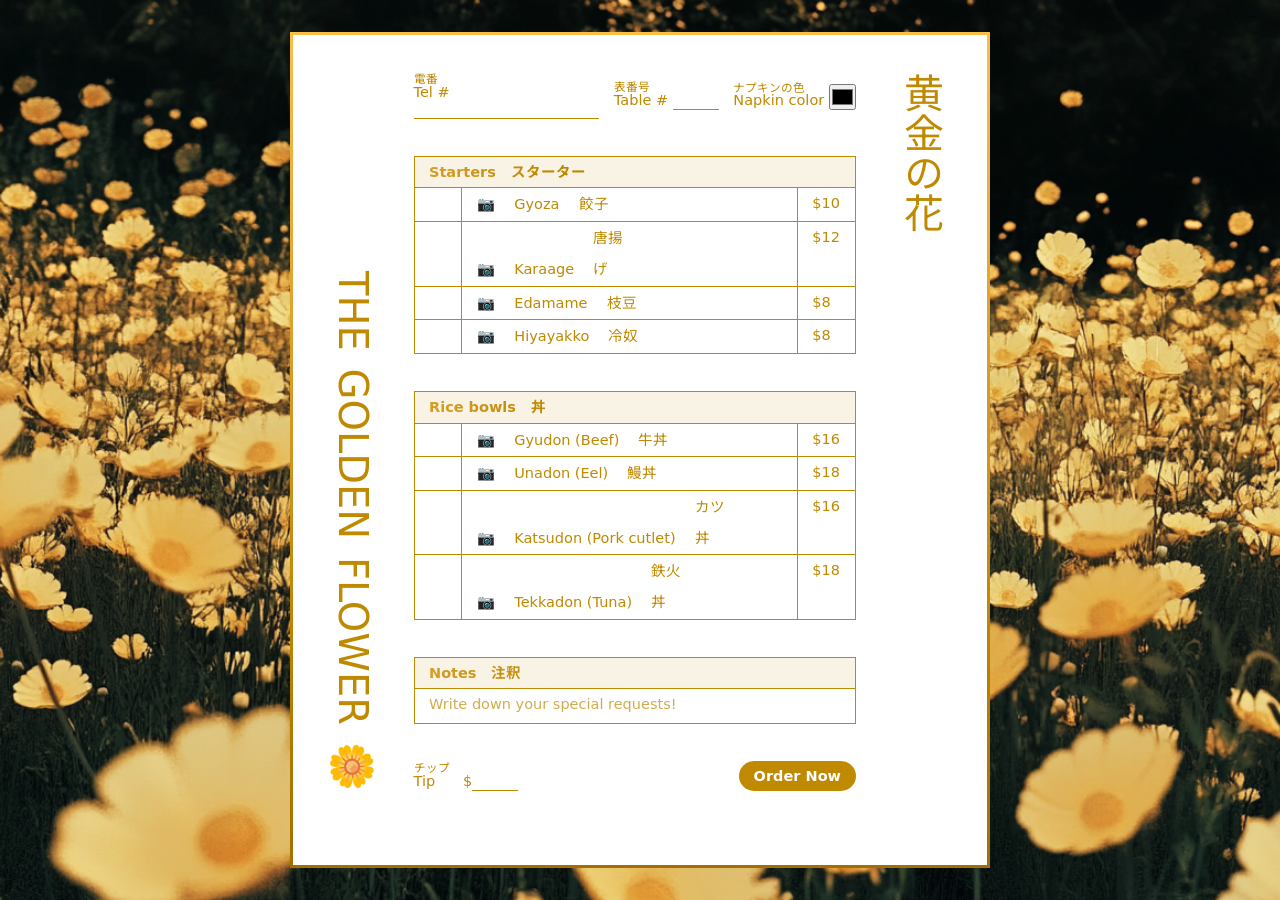
==== index.html @ ffedcacf "Initial commit" ====
<!DOCTYPE html>
<html>
<head>
    <meta charset="utf-8">
    <meta name="viewport" content="width=device-width, initial-scale=1">
    <title>The Golden Flower 🌼</title>
    <link rel="stylesheet" href="view-transition.css" blocking="render">
    <link rel="stylesheet" href="style.css" blocking="render">
</head>
<body>
    <main>
        <aside lang="en">
            The Golden Flower <span>🌼</span>
        </aside>
        <form action="./summary.html">
            <div class="toolbar">
                <label id="tel">
                    <ruby>Tel #<rp>(</rp><rt>電番</rt><rp>)</rp></ruby>
                    <input type="tel" name="tel" required>
                </label>
                <label id="table">
                    <ruby>Table #<rp>(</rp><rt>表番号</rt><rp>)</rp></ruby>
                    <input type="number" min="0" max="20" name="table" required>
                </label>
                <label id="napkin-color">
                    <ruby>Napkin color<rp>(</rp><rt>ナプキンの色</rt><rp>)</rp></ruby>
                    <input type="color" colorspace="display-p3" value="#fff" name="napkin">
                </label>
            </div>
            <table class="menu-table">
                <thead>
                    <th colspan="3">Starters　スターター</th>
                </thead>
                <tr>
                    <td class="collapsed" valign="top"><input type="number" min="0" max="20" name="gyoza"></td>
                    <td>
                        <details name="menu-item">
                            <summary>
                                <span lang="en">Gyoza</span>
                                <span lang="ja">餃子</span>
                            </summary>
                            <img src="./img/food/gyoza.jpg">
                        </details>
                    </td>
                    <td class="collapsed" valign="top">$10</td>
                </tr>
                <tr>
                    <td class="collapsed" valign="top"><input type="number" min="0" max="20" name="karaage"></td>
                    <td>
                        <details name="menu-item">
                            <summary>
                                <span lang="en">Karaage</span>
                                <span lang="ja">唐揚げ</span>
                            </summary>
                            <img src="./img/food/karaage.jpg">
                        </details>
                    </td>
                    <td class="collapsed" valign="top">$12</td>
                </tr>
                <tr>
                    <td class="collapsed" valign="top"><input type="number" min="0" max="20" name="edamame"></td>
                    <td>
                        <details name="menu-item">
                            <summary>
                                <span lang="en">Edamame</span>
                                <span lang="ja">枝豆</span>
                            </summary>
                            <img src="./img/food/edamame.jpg">
                        </details>
                    </td>
                    <td class="collapsed" valign="top">$8</td>
                </tr>
                <tr>
                    <td class="collapsed" valign="top"><input type="number" min="0" max="20" name="hiyayakko"></td>
                    <td>
                        <details name="menu-item">
                            <summary>
                                <span lang="en">Hiyayakko</span>
                                <span lang="ja">冷奴</span>
                            </summary>
                            <img src="./img/food/hiyayakko.jpg">
                        </details>
                    </td>
                    <td class="collapsed" valign="top">$8</td>
                </tr>
            </table>

            <table class="menu-table">
                <thead>
                    <th colspan="3">Rice bowls　丼</th>
                </thead>
                <tr>
                    <td class="collapsed" valign="top"><input type="number" min="0" max="20" name="gyudon"></td>
                    <td>
                        <details name="menu-item">
                            <summary>
                                <span lang="en">Gyudon (Beef)</span>
                                <span lang="ja">牛丼</span>
                            </summary>
                            <img src="./img/food/gyudon.jpg">
                        </details>
                    </td>
                    <td class="collapsed" valign="top">$16</td>
                </tr>
                <tr>
                    <td class="collapsed" valign="top"><input type="number" min="0" max="20" name="unadon"></td>
                    <td>
                        <details name="menu-item">
                            <summary>
                                <span lang="en">Unadon (Eel)</span>
                                <span lang="ja">鰻丼</span>
                            </summary>
                            <img src="./img/food/unadon.jpg">
                        </details>
                    </td>
                    <td class="collapsed" valign="top">$18</td>
                </tr>
                <tr>
                    <td class="collapsed" valign="top"><input type="number" min="0" max="20" name="katsudon"></td>
                    <td>
                        <details name="menu-item">
                            <summary>
                                <span lang="en">Katsudon (Pork cutlet)</span>
                                <span lang="ja">カツ丼</span>
                            </summary>
                            <img src="./img/food/katsudon.jpg">
                        </details>
                    </td>
                    <td class="collapsed" valign="top">$16</td>
                </tr>
                <tr>
                    <td class="collapsed" valign="top"><input type="number" min="0" max="20" name="tekkadon"></td>
                    <td>
                        <details name="menu-item">
                            <summary>
                                <span lang="en">Tekkadon (Tuna)</span>
                                <span lang="ja">鉄火丼</span>
                            </summary>
                            <img src="./img/food/tekkadon.jpg">
                        </details>
                    </td>
                    <td class="collapsed" valign="top">$18</td>
                </tr>
            </table>
            <table>
                <thead>
                    <th>Notes　注釈</th>
                </thead>
                <tr>
                    <td>
                        <textarea placeholder="Write down your special requests!" name="requests"></textarea>
                    </td>
                </tr>
            </table>
            <footer class="toolbar">
                <label id="tip">
                    <ruby>Tip<rp>(</rp><rt>チップ</rt><rp>)</rp></ruby>
                    　$<input type="number" min="0" name="tip">
                </label>
                <div class="spacer"></div>
                <button class="button" style="float: right">Order Now</button>
            </footer>
        </form>
        <aside lang="ja">
            黄金の花
        </aside>
    </main>
</body>
</html>
---- view-transition.css ----
@view-transition {
    navigation: auto;
}
::view-transition-group(root) {
    animation-duration: 2s;
}
::view-transition-old(root) {
    animation: none;
}
::view-transition-new(root) {
    animation-name: splash;
    animation-timing-function: ease-in-out;
    animation-duration: inherit;
}
@keyframes splash {
    0% {
        clip-path: circle(0px at 50% 50%);
        clip-path: shape(
            from calc(50% - 5vmax) calc(50% - 5vmax),
            move by 8.26vmax 4.97vmax,
            smooth by 1.40vmax -0.44vmax with 0.95vmax -0.01vmax,
            curve by 0.31vmax -1.04vmax with 0.45vmax -0.43vmax / 0.43vmax -0.73vmax,
            smooth by -0.55vmax -0.36vmax with -0.55vmax -0.36vmax,
            smooth by 0.07vmax -0.66vmax with 0.25vmax -0.28vmax,
            smooth by -1.19vmax -0.24vmax with -0.76vmax -0.50vmax,
            smooth by -1.09vmax 0.89vmax with -1.09vmax 0.89vmax,
            smooth by 0.77vmax -1.35vmax with 0.63vmax -0.76vmax,
            smooth by -0.39vmax -1.10vmax with 0vmax -0.89vmax,
            smooth by -0.73vmax 0.18vmax with -0.73vmax 0.18vmax,
            smooth by -0.46vmax -0.77vmax with 0.01vmax -0.58vmax,
            smooth by -0.99vmax 0.65vmax with -0.88vmax 0.44vmax,
            curve by -0.44vmax 1.21vmax with -0.10vmax 0.17vmax / -0.44vmax 1.21vmax,
            smooth by -0.51vmax -1.40vmax with -0.17vmax -0.89vmax,
            curve by -1.03vmax -0.23vmax with -0.30vmax -0.45vmax / -0.76vmax -0.51vmax,
            smooth by -0.20vmax 0.62vmax with -0.20vmax 0.62vmax,
            smooth by -0.80vmax 0.01vmax with -0.42vmax -0.25vmax,
            curve by -0.31vmax 0.73vmax with -0.27vmax 0.18vmax / -0.35vmax 0.44vmax,
            curve by 0.87vmax 1.42vmax with 0.07vmax 0.49vmax / 0.87vmax 1.42vmax,
            smooth by -1.18vmax -0.72vmax with -0.67vmax -0.60vmax,
            curve by -0.97vmax 0.39vmax with -0.53vmax -0.13vmax / -0.88vmax 0.14vmax,
            smooth by 0.18vmax 0.69vmax with 0.18vmax 0.69vmax,
            smooth by -0.72vmax 0.62vmax with -0.67vmax 0.08vmax,
            smooth by 0.63vmax 1.02vmax with 0.30vmax 0.90vmax,
            smooth by 1.32vmax 0.18vmax with 1.32vmax 0.18vmax,
            smooth by -1.51vmax 0.60vmax with -1.12vmax 0.26vmax,
            curve by -0.14vmax 0.91vmax with -0.39vmax 0.34vmax / -0.34vmax 0.66vmax,
            curve by 0.51vmax 0.20vmax with 0.18vmax 0.23vmax / 0.51vmax 0.20vmax,
            smooth by -0.05vmax 0.76vmax with -0.27vmax 0.44vmax,
            smooth by 1.13vmax 0.27vmax with 0.61vmax 0.47vmax,
            curve by 1.20vmax -0.76vmax with 0.51vmax -0.19vmax / 1.20vmax -0.76vmax,
            smooth by -0.74vmax 1.78vmax with -0.83vmax 1.17vmax,
            curve by 0.72vmax 0.76vmax with 0.09vmax 0.61vmax / 0.45vmax 0.76vmax,
            curve by 0.61vmax -0.40vmax with 0.29vmax -0.03vmax / 0.61vmax -0.40vmax,
            smooth by 0.44vmax 0.63vmax with 0.06vmax 0.55vmax,
            smooth by 0.83vmax -0.63vmax with 0.63vmax -0.28vmax,
            smooth by 0.28vmax -1.19vmax with 0.28vmax -1.19vmax,
            smooth by 0.46vmax 1.56vmax with 0vmax 1.12vmax,
            smooth by 1.00vmax 0.15vmax with 0.75vmax 0.36vmax,
            curve by 0.25vmax -0.60vmax with 0.25vmax -0.21vmax / 0.25vmax -0.60vmax,
            smooth by 0.86vmax -0.01vmax with 0.43vmax 0.35vmax,
            smooth by 0.03vmax -1.14vmax with 0.16vmax -0.91vmax,
            smooth by -0.60vmax -0.75vmax with -0.60vmax -0.75vmax,
            smooth by 1.39vmax 0.53vmax with 0.95vmax 0.55vmax,
            smooth by 0.75vmax -0.50vmax with 0.67vmax -0.24vmax,
            curve by -0.20vmax -0.65vmax with 0.07vmax -0.25vmax / -0.20vmax -0.65vmax,
            smooth by 0.53vmax -0.45vmax with 0.35vmax -0.05vmax,
            smooth by -0.56vmax -1.02vmax with -0.25vmax -0.86vmax,
            curve by -1.18vmax -0.32vmax with -0.30vmax -0.16vmax / -1.18vmax -0.32vmax
        );
    }
    100% {
        clip-path: circle(100vmax at 50% 50%);
        clip-path: shape(
            from calc(50% - 100vmax) calc(50% - 100vmax),
            move by 165.18vmax 99.47vmax,
            smooth by 27.96vmax -8.73vmax with 18.91vmax -0.18vmax,
            curve by 6.17vmax -20.89vmax with 9.04vmax -8.56vmax / 8.63vmax -14.67vmax,
            smooth by -10.94vmax -7.14vmax with -10.94vmax -7.14vmax,
            smooth by 1.47vmax -13.26vmax with 5.09vmax -5.53vmax,
            smooth by -23.85vmax -4.86vmax with -15.13vmax -10.07vmax,
            smooth by -21.82vmax 17.79vmax with -21.82vmax 17.79vmax,
            smooth by 15.41vmax -27.03vmax with 12.60vmax -15.10vmax,
            smooth by -7.73vmax -21.98vmax with 0vmax -17.79vmax,
            smooth by -14.64vmax 3.52vmax with -14.64vmax 3.52vmax,
            smooth by -9.22vmax -15.44vmax with 0.16vmax -11.59vmax,
            smooth by -19.82vmax 13.01vmax with -17.59vmax 8.73vmax,
            curve by -8.80vmax 24.26vmax with -1.97vmax 3.35vmax / -8.80vmax 24.26vmax,
            smooth by -10.20vmax -28.03vmax with -3.38vmax -17.82vmax,
            curve by -20.56vmax -4.70vmax with -6.00vmax -8.99vmax / -15.13vmax -10.24vmax,
            smooth by -3.95vmax 12.42vmax with -3.95vmax 12.42vmax,
            smooth by -15.96vmax 0.17vmax with -8.39vmax -4.94vmax,
            curve by -6.17vmax 14.52vmax with -5.34vmax 3.61vmax / -6.93vmax 8.86vmax,
            curve by 17.36vmax 28.44vmax with 1.32vmax 9.74vmax / 17.36vmax 28.44vmax,
            smooth by -23.68vmax -14.44vmax with -13.32vmax -11.92vmax,
            curve by -19.40vmax 7.71vmax with -10.61vmax -2.58vmax / -17.60vmax 2.85vmax,
            smooth by 3.62vmax 13.76vmax with 3.62vmax 13.76vmax,
            smooth by -14.47vmax 12.41vmax with -13.33vmax 1.51vmax,
            smooth by 12.66vmax 20.31vmax with 6.09vmax 17.97vmax,
            smooth by 26.30vmax 3.70vmax with 26.30vmax 3.70vmax,
            smooth by -30.25vmax 12.09vmax with -22.31vmax 5.13vmax,
            curve by -2.79vmax 18.30vmax with -7.78vmax 6.82vmax / -6.86vmax 13.29vmax,
            curve by 10.19vmax 4.03vmax with 3.67vmax 4.53vmax / 10.19vmax 4.03vmax,
            smooth by -0.99vmax 15.10vmax with -5.42vmax 8.89vmax,
            smooth by 22.69vmax 5.38vmax with 12.17vmax 9.39vmax,
            curve by 24.06vmax -15.16vmax with 10.13vmax -3.87vmax / 24.06vmax -15.16vmax,
            smooth by -14.85vmax 35.63vmax with -16.67vmax 23.38vmax,
            curve by 14.47vmax 15.10vmax with 1.81vmax 12.24vmax / 8.94vmax 15.15vmax,
            curve by 12.17vmax -8.06vmax with 5.75vmax -0.50vmax / 12.17vmax -8.06vmax,
            smooth by 8.71vmax 12.59vmax with 1.16vmax 10.91vmax,
            smooth by 16.61vmax -12.59vmax with 12.66vmax -5.53vmax,
            smooth by 5.59vmax -23.83vmax with 5.59vmax -23.83vmax,
            smooth by 9.20vmax 31.21vmax with 0vmax 22.48vmax,
            smooth by 20.05vmax 3.02vmax with 15.09vmax 7.11vmax,
            curve by 4.93vmax -12.09vmax with 5.09vmax -4.20vmax / 4.93vmax -12.09vmax,
            smooth by 17.26vmax -0.17vmax with 8.55vmax 7.06vmax,
            smooth by 0.65vmax -22.82vmax with 3.12vmax -18.30vmax,
            smooth by -12.00vmax -14.94vmax with -12.00vmax -14.94vmax,
            smooth by 27.79vmax 10.57vmax with 19.07vmax 11.07vmax,
            smooth by 14.96vmax -10.07vmax with 13.48vmax -4.86vmax,
            curve by -3.95vmax -12.92vmax with 1.41vmax -4.97vmax / -3.95vmax -12.92vmax,
            smooth by 10.52vmax -9.07vmax with 6.90vmax -1.01vmax,
            smooth by -11.18vmax -20.47vmax with -5.09vmax -17.29vmax,
            curve by -23.64vmax -6.37vmax with -6.04vmax -3.18vmax / -23.64vmax -6.37vmax
        );
    }
}
---- style.css ----
@import url('https://fonts.googleapis.com/css2?family=Noto+Sans+JP:wght@100..900&display=swap');

:root {
    --page-spacing: calc(.75 * 49px);
    --theme-color: #bf8900;
    --theme-horizontal-gradient: linear-gradient(to right,
        lch(from var(--theme-color) calc(l + 10) c h),
        var(--theme-color) 30%,
        lch(from var(--theme-color) calc(l - 10) c h)
    );
    --theme-vertical-gradient: linear-gradient(to bottom,
        lch(from var(--theme-color) calc(l + 20) c h),
        lch(from var(--theme-color) calc(l - 10) c h)
    );
}
* {
    box-sizing: border-box;
}
html, body {
    height: 100%;
    margin: 0;
}
body {
    background-image: url(./img/wallpaper.png);
    background-repeat: no-repeat;
    background-color: black;
    background-size: cover;
    font-family: system-ui, Noto Sans JP;
    padding-block: 10px;
    font-size: 14.5px;
    align-content: center;
}
main {
    align-self: center;
    background-color: white;
    color: var(--theme-color);
    border: 3px solid transparent;
    background-image: linear-gradient(white, white), var(--theme-vertical-gradient);
    background-clip: border-box, border-area;
    background-origin: content-box, border-box;
    background-repeat: no-repeat;
    background-size: cover;
    max-width: 700px;
    overflow: auto;
    width: 100%;
    margin: auto;
    max-height: 100%;
    display: flex;
    scrollbar-width: none;
}

.summary-page {
    background-image: url(./img/wallpaper2.png);
}

.button {
    cursor: pointer;
    border-radius: 2em;
    border: none;
    padding: .5em 1em;
    background-color: var(--theme-color);
    color: white;
    font: inherit;
    font-weight: bold;
    text-decoration: none;

    ruby {
        rt {
            font-size: .75em;
        }
        ruby-align: start;
    }
}

.button:hover {
    background-color: color-mix(in srgb, black 7%, var(--theme-color));
}

.button:hover:active {
    background-color: color-mix(in srgb, black 15%, var(--theme-color));
}

.toolbar {
    display: flex;
    flex-wrap: wrap;
    align-items: center;
    gap: 1em;
    padding-bottom: var(--page-spacing);

    .spacer {
        flex: 1;
    }
    ruby {
        ruby-align: start;
        ruby-overhang: none;
        rt {
            font-size: .8em;
        }
    }

    #tel {
        flex: 1;
    }

    input:not([type=color]) {
        color: inherit;
        font: inherit;
        border: none;
        &:read-write {
            border-bottom: 1px solid;
        }

        &[type=tel] {
            min-width: 12ch;
            max-width: 100%;
        }

        &[type=number] {
            width: 5ch;
        }
    }

    #napkin-color {
        input {
            width: 2ic;
            height: 2ic;
            display: inline-block;
            padding: 0;
            color: inherit;
        }
    }
}
form {
    flex: 1;
    padding-block: var(--page-spacing);
    min-width: 0;
}
aside {
    font-size: 40px;
    margin: var(--page-spacing);
    text-box: trim-both cap text;
    white-space: nowrap;

    &[lang=en] {
        text-transform: uppercase;
        writing-mode: vertical-lr;
        writing-mode: sideways-lr;
        word-spacing: 5px;
        text-align: end;
        span {
            margin-bottom: var(--page-spacing)
        }
    }
    &[lang=ja] {
        writing-mode: vertical-lr;
    }
}
p {
    line-height: 1.25lh;
}
table {
    width: 100%;
    border: 1px solid;
    border-collapse: collapse;
    @supports (background-clip: border-area) {
        background-image: var(--theme-horizontal-gradient);
        background-clip: border-area;
        border-color: transparent;
    }
    margin-bottom: var(--page-spacing);
    td.collapsed {
        white-space: nowrap;
        width: 1px;
    }
    th,
    &.menu-table summary,
    &.menu-table td:last-child,
    &.summary-table td,
    td.padded,
    td > textarea {
        padding: 0 1ic;
        line-height: 1.92lh;
    }
    td:has(input),
    td:has(textarea) {
        padding: 0;
    }
    td > textarea {
        width: 100%;
        min-height: 1lh;
        field-sizing: content;
        margin: 0;
        border: none;
        font-family: inherit;
        font-size: inherit;
        color: inherit;
        resize: none;
    }
    td > textarea::placeholder {
        color: color-mix(in srgb, currentColor 70%, transparent);
    }
    th {
        background-color: color-mix(in srgb, currentColor 10%, transparent);
        @supports (background-clip: text) {
            background-image: linear-gradient(color-mix(in srgb, currentColor 10%, transparent), color-mix(in srgb, currentColor 10%, transparent)),
                var(--theme-horizontal-gradient);
            background-clip: border-box, text;
            -webkit-text-fill-color: transparent;
        }
    }
    th, td {
        text-align: start;
        border-block-end: 1px solid currentColor;
        border-inline-end: 1px solid;
    }
    tfoot {
        font-weight: bold;
    }
    input {
        width: 5ch;
        height: 2lh;
        padding-inline-start: 1ic;
        border: none;
        display: block;
        font: inherit;
        color: inherit;
    }
    details {
        width: 100%;
        -webkit-user-select: none;
        user-select: none;
        summary {
            align-items: center;
            list-style: "📷" inside;
            cursor: pointer;
            span {
                margin-left: 1ic;
            }
            span[lang=ja] {
                display: inline-block;
                width: 3ic;
            }
        }
        &::details-content {
            box-sizing: border-box;
            height: 0;
            transition: height .3s, content-visibility .3s allow-discrete;
            overflow: hidden;
            margin-inline-start: 1ic;
        }
        &[open]::details-content {
            height: 200px;
        }
        img {
            width: 100%;
            height: 100%;
            margin-bottom: .5em;
            object-fit: contain;
            object-position: left;
        }
    }
}
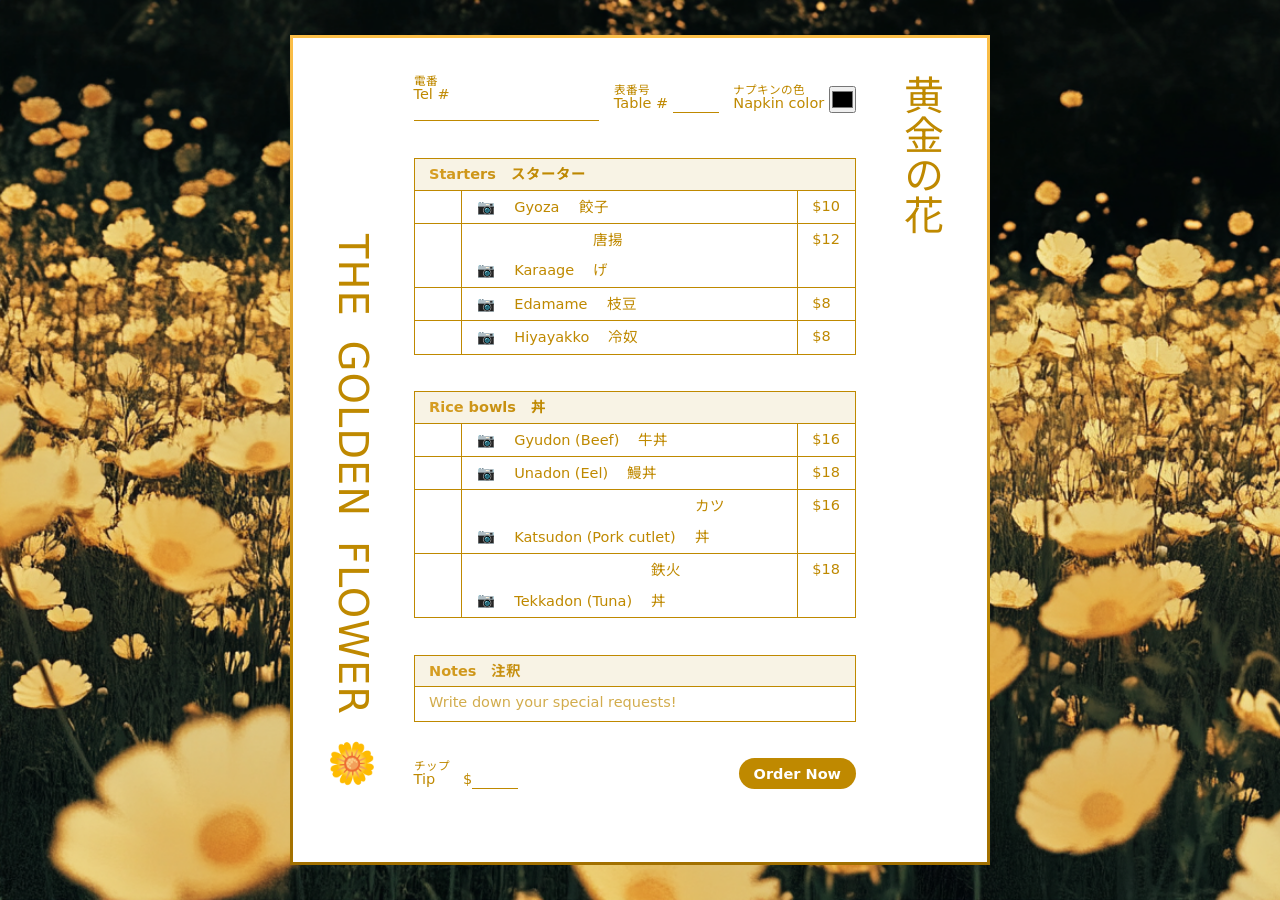
==== commit 7e59fdfb: "Add mobile design" ====
--- a/index.html
+++ b/index.html
@@ -13,6 +13,9 @@
             The Golden Flower <span>🌼</span>
         </aside>
         <form action="./summary.html">
+            <header>
+                <h1><span>🌼</span> <ruby><rb>The Golden Flower</rb><rt>黄金の花</rt></ruby></h1>
+            </header>
             <div class="toolbar">
                 <label id="tel">
                     <ruby>Tel #<rp>(</rp><rt>電番</rt><rp>)</rp></ruby>
--- a/style.css
+++ b/style.css
@@ -37,7 +37,7 @@
     border: 3px solid transparent;
     background-image: linear-gradient(white, white), var(--theme-vertical-gradient);
     background-clip: border-box, border-area;
-    background-origin: content-box, border-box;
+    background-origin: padding-box, border-box;
     background-repeat: no-repeat;
     background-size: cover;
     max-width: 700px;
@@ -80,6 +80,23 @@
     background-color: color-mix(in srgb, black 15%, var(--theme-color));
 }
 
+header {
+    display: none;
+    text-align: center;
+    margin-bottom: var(--page-spacing);
+    h1 {
+        font-size: 1.65em;
+        text-transform: uppercase;
+        margin: 0;
+        word-spacing: 10px;
+        letter-spacing: 1px;
+        font-weight: 600;
+        ruby rt {
+            font-size: 0.8em;
+        }
+    }
+}
+
 .toolbar {
     display: flex;
     flex-wrap: wrap;
@@ -106,6 +123,7 @@
         color: inherit;
         font: inherit;
         border: none;
+        border-radius: 0;
         &:read-write {
             border-bottom: 1px solid;
         }
@@ -117,6 +135,13 @@
 
         &[type=number] {
             width: 5ch;
+        }
+
+        &[type=number][readonly]::-webkit-inner-spin-button {
+            display: none;
+        }
+        &[type=number][readonly]::-moz-number-spin-box {
+            display: none;
         }
     }
 
@@ -145,7 +170,8 @@
         text-transform: uppercase;
         writing-mode: vertical-lr;
         writing-mode: sideways-lr;
-        word-spacing: 5px;
+        word-spacing: 10px;
+        letter-spacing: 1px;
         text-align: end;
         span {
             margin-bottom: var(--page-spacing)
@@ -162,12 +188,12 @@
     width: 100%;
     border: 1px solid;
     border-collapse: collapse;
+    margin-bottom: var(--page-spacing);
     @supports (background-clip: border-area) {
         background-image: var(--theme-horizontal-gradient);
         background-clip: border-area;
         border-color: transparent;
     }
-    margin-bottom: var(--page-spacing);
     td.collapsed {
         white-space: nowrap;
         width: 1px;
@@ -179,7 +205,7 @@
     td.padded,
     td > textarea {
         padding: 0 1ic;
-        line-height: 1.92lh;
+        line-height: 1.9lh;
     }
     td:has(input),
     td:has(textarea) {
@@ -259,4 +285,23 @@
             object-position: left;
         }
     }
+}
+
+#requests td {
+    white-space: pre;
+}
+
+@media (max-width: 600px) {
+    :root {
+        --page-spacing: calc(.75 * 30px);
+    }
+    header {
+        display: block;
+    }
+    aside {
+        display: none;
+    }
+    main {
+        padding: 1em;
+    }
 }
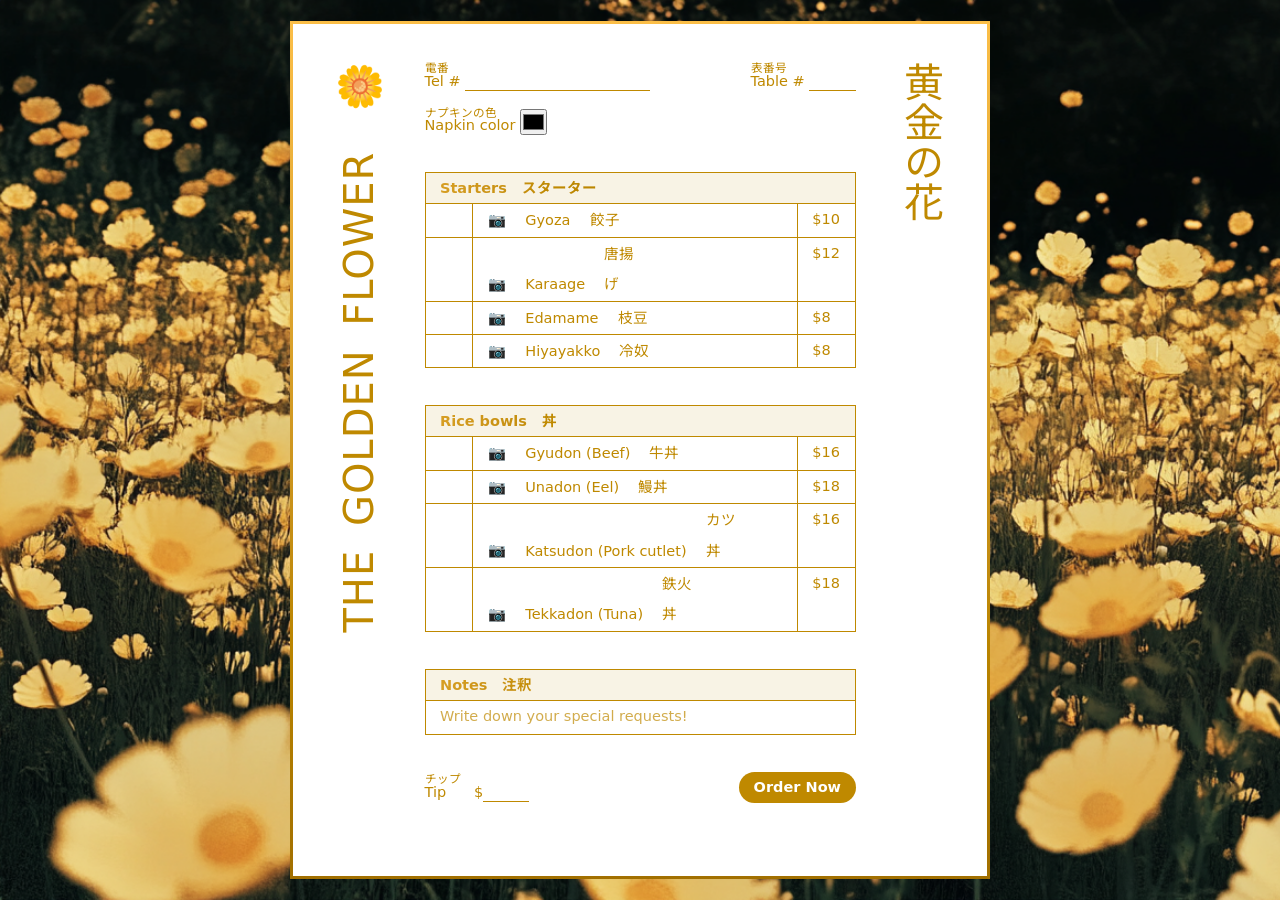
==== commit b38c0c82: "Better fallback for browsers not supporting sideways writing mode" ====
--- a/index.html
+++ b/index.html
@@ -10,7 +10,7 @@
 <body>
     <main>
         <aside lang="en">
-            The Golden Flower <span>🌼</span>
+            The Golden Flower　<span>🌼</span>
         </aside>
         <form action="./summary.html">
             <header>
--- a/style.css
+++ b/style.css
@@ -122,6 +122,8 @@
     input:not([type=color]) {
         color: inherit;
         font: inherit;
+        appearance: none;
+        background: none;
         border: none;
         border-radius: 0;
         &:read-write {
@@ -169,12 +171,14 @@
     &[lang=en] {
         text-transform: uppercase;
         writing-mode: vertical-lr;
-        writing-mode: sideways-lr;
         word-spacing: 10px;
         letter-spacing: 1px;
         text-align: end;
-        span {
-            margin-bottom: var(--page-spacing)
+        @supports (writing-mode: sideways-lr) {
+            writing-mode: sideways-lr;
+        }
+        @supports not (writing-mode: sideways-lr) {
+            transform: scale(-1);
         }
     }
     &[lang=ja] {
@@ -216,7 +220,10 @@
         min-height: 1lh;
         field-sizing: content;
         margin: 0;
+        appearance: none;
+        background: none;
         border: none;
+        border-radius: 0;
         font-family: inherit;
         font-size: inherit;
         color: inherit;
@@ -267,6 +274,13 @@
                 width: 3ic;
             }
         }
+        img {
+            width: 100%;
+            height: 100%;
+            margin-bottom: .5em;
+            object-fit: contain;
+            object-position: left;
+        }
         &::details-content {
             box-sizing: border-box;
             height: 0;
@@ -277,13 +291,6 @@
         &[open]::details-content {
             height: 200px;
         }
-        img {
-            width: 100%;
-            height: 100%;
-            margin-bottom: .5em;
-            object-fit: contain;
-            object-position: left;
-        }
     }
 }
 
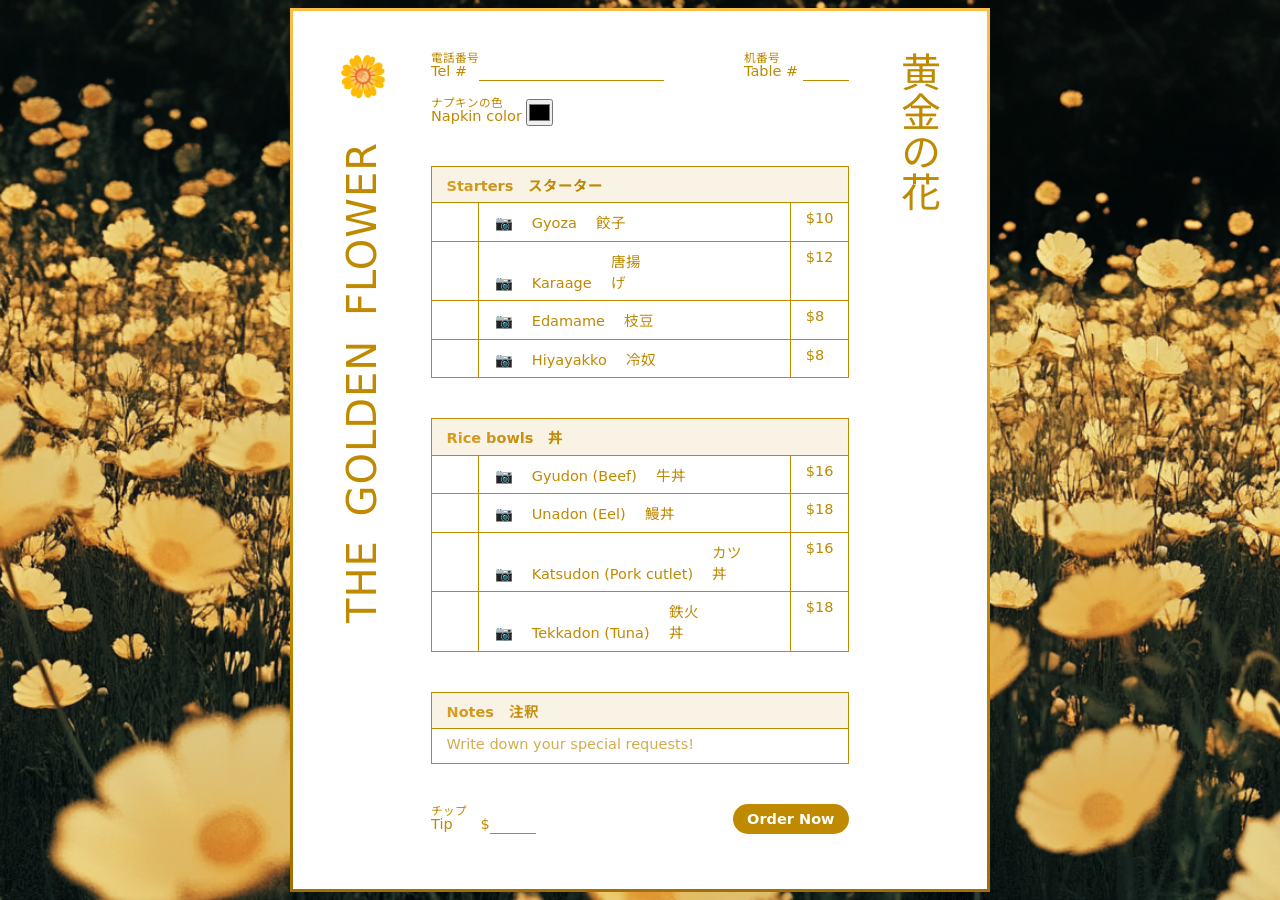
==== commit 4599383a: "Improve some Japanese translations" ====
--- a/index.html
+++ b/index.html
@@ -18,11 +18,11 @@
             </header>
             <div class="toolbar">
                 <label id="tel">
-                    <ruby>Tel #<rp>(</rp><rt>電番</rt><rp>)</rp></ruby>
+                    <ruby>Tel #<rp>(</rp><rt>電話番号</rt><rp>)</rp></ruby>
                     <input type="tel" name="tel" required>
                 </label>
                 <label id="table">
-                    <ruby>Table #<rp>(</rp><rt>表番号</rt><rp>)</rp></ruby>
+                    <ruby>Table #<rp>(</rp><rt>机番号</rt><rp>)</rp></ruby>
                     <input type="number" min="0" max="20" name="table" required>
                 </label>
                 <label id="napkin-color">
--- a/style.css
+++ b/style.css
@@ -1,7 +1,7 @@
 @import url('https://fonts.googleapis.com/css2?family=Noto+Sans+JP:wght@100..900&display=swap');
 
 :root {
-    --page-spacing: calc(.75 * 49px);
+    --page-spacing: 40px;
     --theme-color: #bf8900;
     --theme-horizontal-gradient: linear-gradient(to right,
         lch(from var(--theme-color) calc(l + 10) c h),
@@ -26,7 +26,7 @@
     background-color: black;
     background-size: cover;
     font-family: system-ui, Noto Sans JP;
-    padding-block: 10px;
+    padding-block: 8px;
     font-size: 14.5px;
     align-content: center;
 }
@@ -165,7 +165,7 @@
 aside {
     font-size: 40px;
     margin: var(--page-spacing);
-    text-box: trim-both cap text;
+    text-box: trim-both cap alphabetic;
     white-space: nowrap;
 
     &[lang=en] {
@@ -208,8 +208,7 @@
     &.summary-table td,
     td.padded,
     td > textarea {
-        padding: 0 1ic;
-        line-height: 1.9lh;
+        padding: .5em 1ic;
     }
     td:has(input),
     td:has(textarea) {
@@ -252,7 +251,8 @@
     input {
         width: 5ch;
         height: 2lh;
-        padding-inline-start: 1ic;
+        padding-inline-start: .5ic;
+        text-align: center;
         border: none;
         display: block;
         font: inherit;
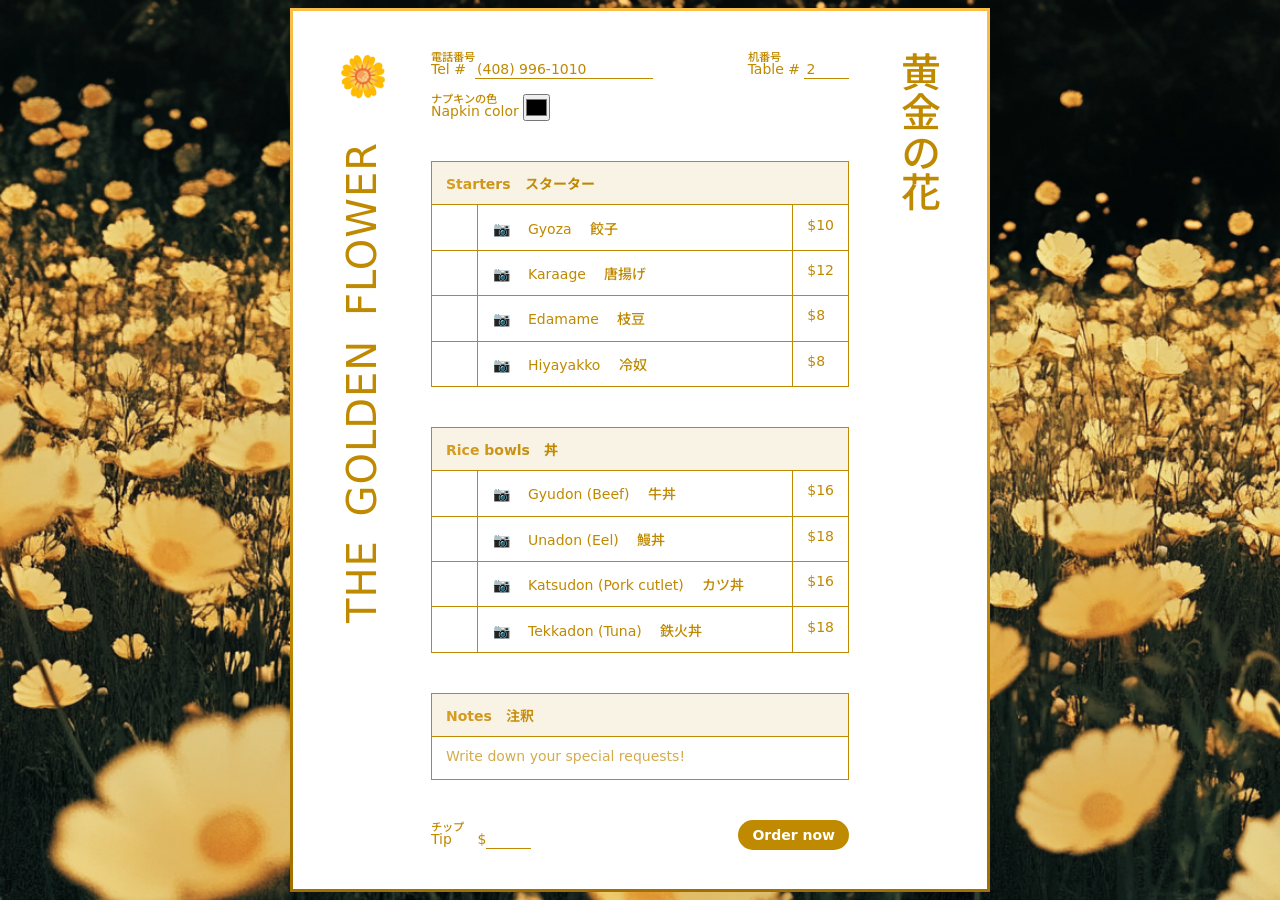
==== commit 9ae91ce7: "More tweaks & add new page" ====
--- a/index.html
+++ b/index.html
@@ -6,24 +6,25 @@
     <title>The Golden Flower 🌼</title>
     <link rel="stylesheet" href="view-transition.css" blocking="render">
     <link rel="stylesheet" href="style.css" blocking="render">
+    <link rel="preload" href="./img/wallpaper2.png">
 </head>
 <body>
     <main>
         <aside lang="en">
             The Golden Flower　<span>🌼</span>
         </aside>
-        <form action="./summary.html">
+        <form action="./review.html">
             <header>
                 <h1><span>🌼</span> <ruby><rb>The Golden Flower</rb><rt>黄金の花</rt></ruby></h1>
             </header>
             <div class="toolbar">
                 <label id="tel">
                     <ruby>Tel #<rp>(</rp><rt>電話番号</rt><rp>)</rp></ruby>
-                    <input type="tel" name="tel" required>
+                    <input type="tel" name="tel" required value="(408) 996-1010">
                 </label>
                 <label id="table">
                     <ruby>Table #<rp>(</rp><rt>机番号</rt><rp>)</rp></ruby>
-                    <input type="number" min="0" max="20" name="table" required>
+                    <input type="number" min="0" max="20" name="table" required value="2">
                 </label>
                 <label id="napkin-color">
                     <ruby>Napkin color<rp>(</rp><rt>ナプキンの色</rt><rp>)</rp></ruby>
@@ -161,7 +162,7 @@
                     　$<input type="number" min="0" name="tip">
                 </label>
                 <div class="spacer"></div>
-                <button class="button" style="float: right">Order Now</button>
+                <button class="button" style="float: right">Order now</button>
             </footer>
         </form>
         <aside lang="ja">
--- a/view-transition.css
+++ b/view-transition.css
@@ -2,12 +2,15 @@
     navigation: auto;
 }
 ::view-transition-group(root) {
+    animation-duration: .4s;
+}
+.thanks-page::view-transition-group(root) {
     animation-duration: 2s;
 }
-::view-transition-old(root) {
+.thanks-page::view-transition-old(root) {
     animation: none;
 }
-::view-transition-new(root) {
+.thanks-page::view-transition-new(root) {
     animation-name: splash;
     animation-timing-function: ease-in-out;
     animation-duration: inherit;
--- a/style.css
+++ b/style.css
@@ -27,7 +27,8 @@
     background-size: cover;
     font-family: system-ui, Noto Sans JP;
     padding-block: 8px;
-    font-size: 14.5px;
+    font-size: 14px;
+    font-weight: 500;
     align-content: center;
 }
 main {
@@ -49,7 +50,7 @@
     scrollbar-width: none;
 }
 
-.summary-page {
+.thanks-page body {
     background-image: url(./img/wallpaper2.png);
 }
 
@@ -63,13 +64,7 @@
     font: inherit;
     font-weight: bold;
     text-decoration: none;
-
-    ruby {
-        rt {
-            font-size: .75em;
-        }
-        ruby-align: start;
-    }
+    display: inline-block;
 }
 
 .button:hover {
@@ -102,7 +97,10 @@
     flex-wrap: wrap;
     align-items: center;
     gap: 1em;
-    padding-bottom: var(--page-spacing);
+
+    &:not(:last-child) {
+        padding-bottom: var(--page-spacing);
+    }
 
     .spacer {
         flex: 1;
@@ -208,7 +206,8 @@
     &.summary-table td,
     td.padded,
     td > textarea {
-        padding: .5em 1ic;
+        padding: .8em 1ic;
+        text-box: trim-both cap alphabetic;
     }
     td:has(input),
     td:has(textarea) {
@@ -223,8 +222,7 @@
         background: none;
         border: none;
         border-radius: 0;
-        font-family: inherit;
-        font-size: inherit;
+        font: inherit;
         color: inherit;
         resize: none;
     }
@@ -277,25 +275,71 @@
         img {
             width: 100%;
             height: 100%;
-            margin-bottom: .5em;
-            object-fit: contain;
-            object-position: left;
+            display: block;
+            object-fit: cover;
+            object-position: center;
         }
         &::details-content {
             box-sizing: border-box;
             height: 0;
             transition: height .3s, content-visibility .3s allow-discrete;
             overflow: hidden;
-            margin-inline-start: 1ic;
         }
         &[open]::details-content {
-            height: 200px;
+            height: 230px;
         }
     }
 }
 
 #requests td {
     white-space: pre;
+}
+
+h1 {
+    font-weight: 600;
+}
+
+.summary-page h1 {
+    margin-top: 0.2em;
+    margin-bottom: var(--page-spacing);
+    @supports (background-clip: text) {
+        background-image: var(--theme-horizontal-gradient);
+        background-clip: text;
+        -webkit-text-fill-color: transparent;
+    }
+}
+
+.thanks-page {
+    --page-spacing: 3em;
+    main {
+        padding: var(--page-spacing);
+        padding-bottom: calc(var(--page-spacing) * .85); /* optical alignment */
+    }
+    form {
+        padding: 0;
+        display: flex;
+        align-items: center;
+        flex-wrap: wrap;
+        gap: var(--page-spacing);
+    }
+    h1 {
+        font-size: 1.5em;
+        margin-top: 0;
+        text-box: trim-start cap text;
+    }
+    h2 {
+        font-size: 1.3em;
+    }
+    img {
+        height: 8em;
+        min-height: 100%;
+        max-width: 100%;
+        display: inline-block;
+        border: 5px solid transparent;
+        background-clip: border-area;
+        background-image: url(./img/frame.jpeg);
+        background-size: cover;
+    }
 }
 
 @media (max-width: 600px) {
@@ -311,4 +355,8 @@
     main {
         padding: 1em;
     }
+
+    .thanks-page img {
+        min-height: 0;
+    }
 }
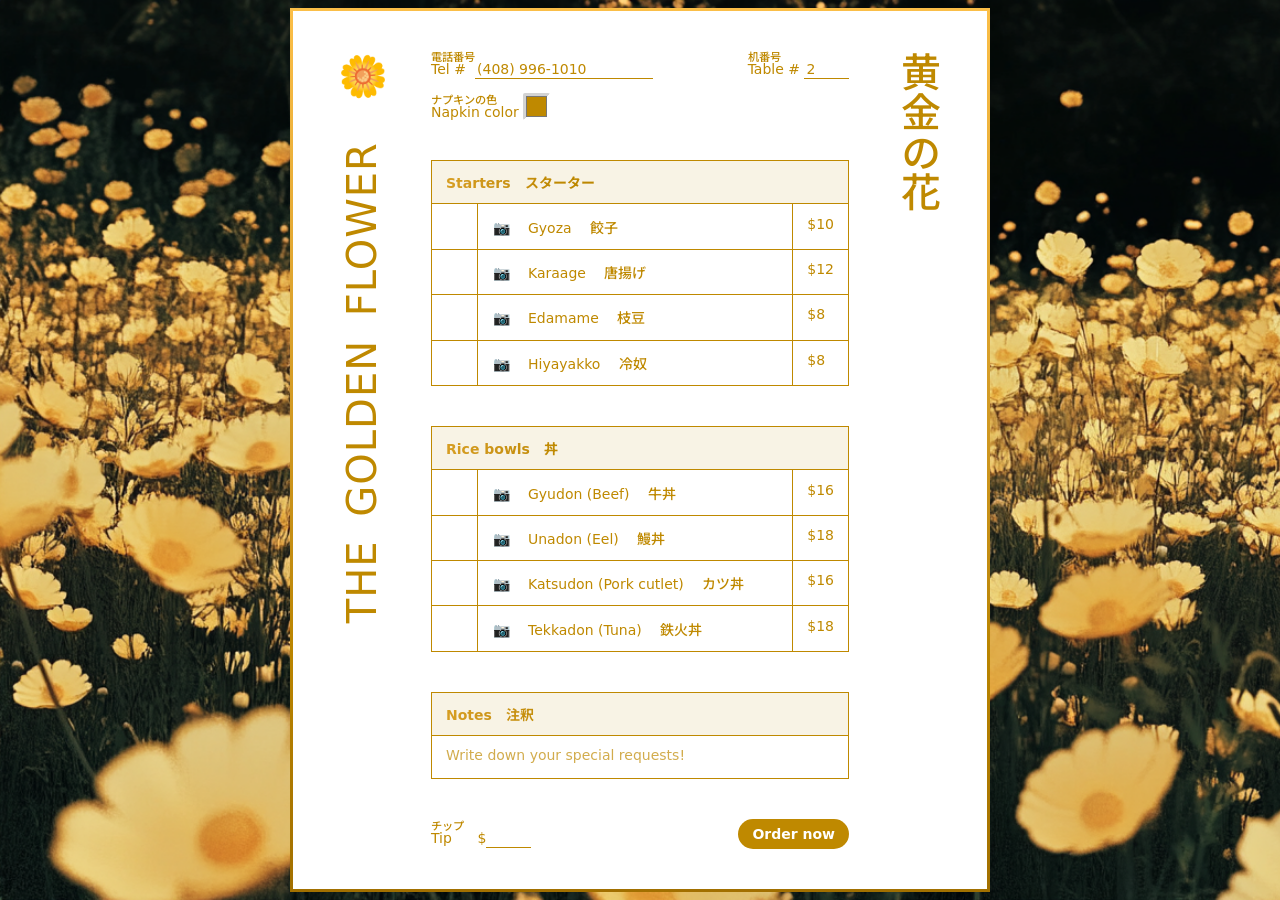
==== commit 3f1e6e45: "Changes for demo" ====
--- a/index.html
+++ b/index.html
@@ -28,7 +28,7 @@
                 </label>
                 <label id="napkin-color">
                     <ruby>Napkin color<rp>(</rp><rt>ナプキンの色</rt><rp>)</rp></ruby>
-                    <input type="color" colorspace="display-p3" value="#fff" name="napkin">
+                    <input type="color" colorspace="display-p3" alpha value="#bf8900" name="napkin">
                 </label>
             </div>
             <table class="menu-table">
--- a/view-transition.css
+++ b/view-transition.css
@@ -2,7 +2,7 @@
     navigation: auto;
 }
 ::view-transition-group(root) {
-    animation-duration: .4s;
+    animation-duration: .6s;
 }
 .thanks-page::view-transition-group(root) {
     animation-duration: 2s;
--- a/style.css
+++ b/style.css
@@ -3,6 +3,7 @@
 :root {
     --page-spacing: 40px;
     --theme-color: #bf8900;
+    --quantity-cell-size: 5ch;
     --theme-horizontal-gradient: linear-gradient(to right,
         lch(from var(--theme-color) calc(l + 10) c h),
         var(--theme-color) 30%,
@@ -152,6 +153,12 @@
             display: inline-block;
             padding: 0;
             color: inherit;
+            background-image: linear-gradient(-45deg, white 0 50%, lightgray 50% 100%);
+            border-radius: 2px;
+            border: 0;
+        }
+        input::-webkit-color-swatch-wrapper {
+            padding: 3px;
         }
     }
 }
@@ -173,10 +180,14 @@
         letter-spacing: 1px;
         text-align: end;
         @supports (writing-mode: sideways-lr) {
-            writing-mode: sideways-lr;
+            & {
+                writing-mode: sideways-lr;
+            }
         }
         @supports not (writing-mode: sideways-lr) {
-            transform: scale(-1);
+            & {
+                transform: scale(-1);
+            }
         }
     }
     &[lang=ja] {
@@ -192,9 +203,11 @@
     border-collapse: collapse;
     margin-bottom: var(--page-spacing);
     @supports (background-clip: border-area) {
-        background-image: var(--theme-horizontal-gradient);
-        background-clip: border-area;
-        border-color: transparent;
+        & {
+            background-image: var(--theme-horizontal-gradient);
+            background-clip: border-area;
+            border-color: transparent;
+        }
     }
     td.collapsed {
         white-space: nowrap;
@@ -232,10 +245,12 @@
     th {
         background-color: color-mix(in srgb, currentColor 10%, transparent);
         @supports (background-clip: text) {
-            background-image: linear-gradient(color-mix(in srgb, currentColor 10%, transparent), color-mix(in srgb, currentColor 10%, transparent)),
-                var(--theme-horizontal-gradient);
-            background-clip: border-box, text;
-            -webkit-text-fill-color: transparent;
+            & {
+                background-image: linear-gradient(color-mix(in srgb, currentColor 10%, transparent), color-mix(in srgb, currentColor 10%, transparent)),
+                    var(--theme-horizontal-gradient);
+                background-clip: border-box, text;
+                -webkit-text-fill-color: transparent;
+            }
         }
     }
     th, td {
@@ -247,7 +262,7 @@
         font-weight: bold;
     }
     input {
-        width: 5ch;
+        width: var(--quantity-cell-size);
         height: 2lh;
         padding-inline-start: .5ic;
         text-align: center;
@@ -299,14 +314,21 @@
     font-weight: 600;
 }
 
-.summary-page h1 {
+.summary-page form > h1 {
     margin-top: 0.2em;
     margin-bottom: var(--page-spacing);
     @supports (background-clip: text) {
-        background-image: var(--theme-horizontal-gradient);
-        background-clip: text;
-        -webkit-text-fill-color: transparent;
-    }
+        & {
+            background-image: var(--theme-horizontal-gradient);
+            background-clip: text;
+            -webkit-text-fill-color: transparent;
+        }
+    }
+}
+
+.summary-page table th:first-child,
+.summary-page table td.collapsed:first-child {
+    width: calc(var(--quantity-cell-size) - 1px);
 }
 
 .thanks-page {
@@ -322,16 +344,11 @@
         flex-wrap: wrap;
         gap: var(--page-spacing);
     }
-    h1 {
-        font-size: 1.5em;
-        margin-top: 0;
-        text-box: trim-start cap text;
-    }
     h2 {
         font-size: 1.3em;
     }
     img {
-        height: 8em;
+        height: 9em;
         min-height: 100%;
         max-width: 100%;
         display: inline-block;
@@ -342,6 +359,12 @@
     }
 }
 
+.thanks-page h1 {
+    font-size: 1.5em;
+    margin-top: 0;
+    text-box: trim-start cap text;
+}
+
 @media (max-width: 600px) {
     :root {
         --page-spacing: calc(.75 * 30px);
@@ -355,7 +378,9 @@
     main {
         padding: 1em;
     }
-
+    .summary-page form > h1 {
+        text-align: center;
+    }
     .thanks-page img {
         min-height: 0;
     }
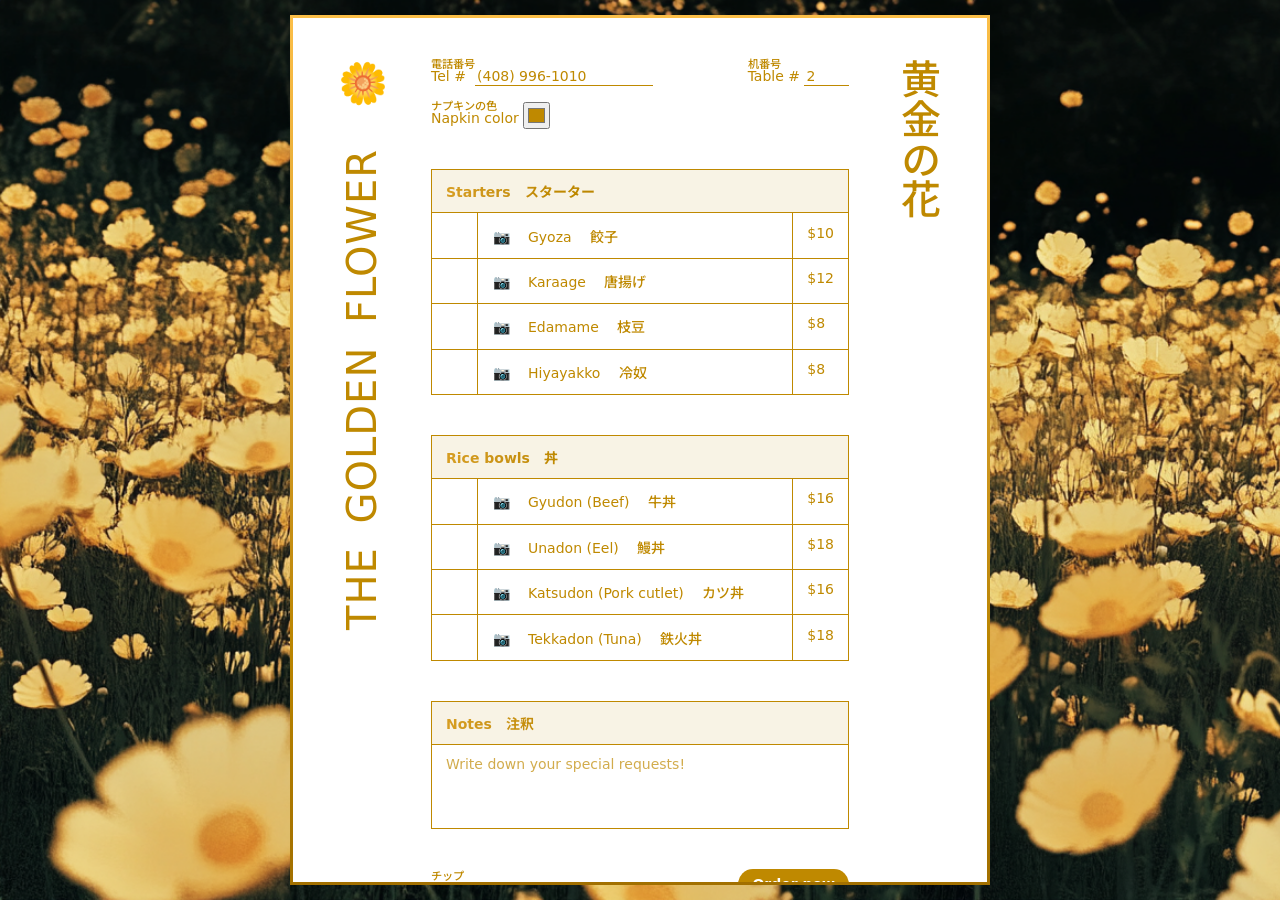
==== commit 5bfa7c71: "Fix overflow" ====
--- a/index.html
+++ b/index.html
@@ -8,7 +8,7 @@
     <link rel="stylesheet" href="style.css" blocking="render">
     <link rel="preload" href="./img/wallpaper2.png">
 </head>
-<body>
+<body class="order-page">
     <main>
         <aside lang="en">
             The Golden Flower　<span>🌼</span>
--- a/style.css
+++ b/style.css
@@ -27,13 +27,11 @@
     background-color: black;
     background-size: cover;
     font-family: system-ui, Noto Sans JP;
-    padding-block: 8px;
+    padding-block: 15px;
     font-size: 14px;
     font-weight: 500;
-    align-content: center;
 }
 main {
-    align-self: center;
     background-color: white;
     color: var(--theme-color);
     border: 3px solid transparent;
@@ -49,10 +47,12 @@
     max-height: 100%;
     display: flex;
     scrollbar-width: none;
+    align-items: start;
 }
 
 .thanks-page body {
     background-image: url(./img/wallpaper2.png);
+    align-content: center;
 }
 
 .button {
@@ -88,7 +88,7 @@
         letter-spacing: 1px;
         font-weight: 600;
         ruby rt {
-            font-size: 0.8em;
+            font-size: .8em;
         }
     }
 }
@@ -150,15 +150,6 @@
         input {
             width: 2ic;
             height: 2ic;
-            display: inline-block;
-            padding: 0;
-            color: inherit;
-            background-image: linear-gradient(-45deg, white 0 50%, lightgray 50% 100%);
-            border-radius: 2px;
-            border: 0;
-        }
-        input::-webkit-color-swatch-wrapper {
-            padding: 3px;
         }
     }
 }
@@ -229,6 +220,7 @@
     td > textarea {
         width: 100%;
         min-height: 1lh;
+        height: 5lh;
         field-sizing: content;
         margin: 0;
         appearance: none;
@@ -314,6 +306,10 @@
     font-weight: 600;
 }
 
+.order-page main {
+    height: 100%;
+}
+
 .summary-page form > h1 {
     margin-top: 0.2em;
     margin-bottom: var(--page-spacing);
@@ -335,7 +331,7 @@
     --page-spacing: 3em;
     main {
         padding: var(--page-spacing);
-        padding-bottom: calc(var(--page-spacing) * .85); /* optical alignment */
+        padding-bottom: calc(var(--page-spacing) * .9); /* optical alignment */
     }
     form {
         padding: 0;
